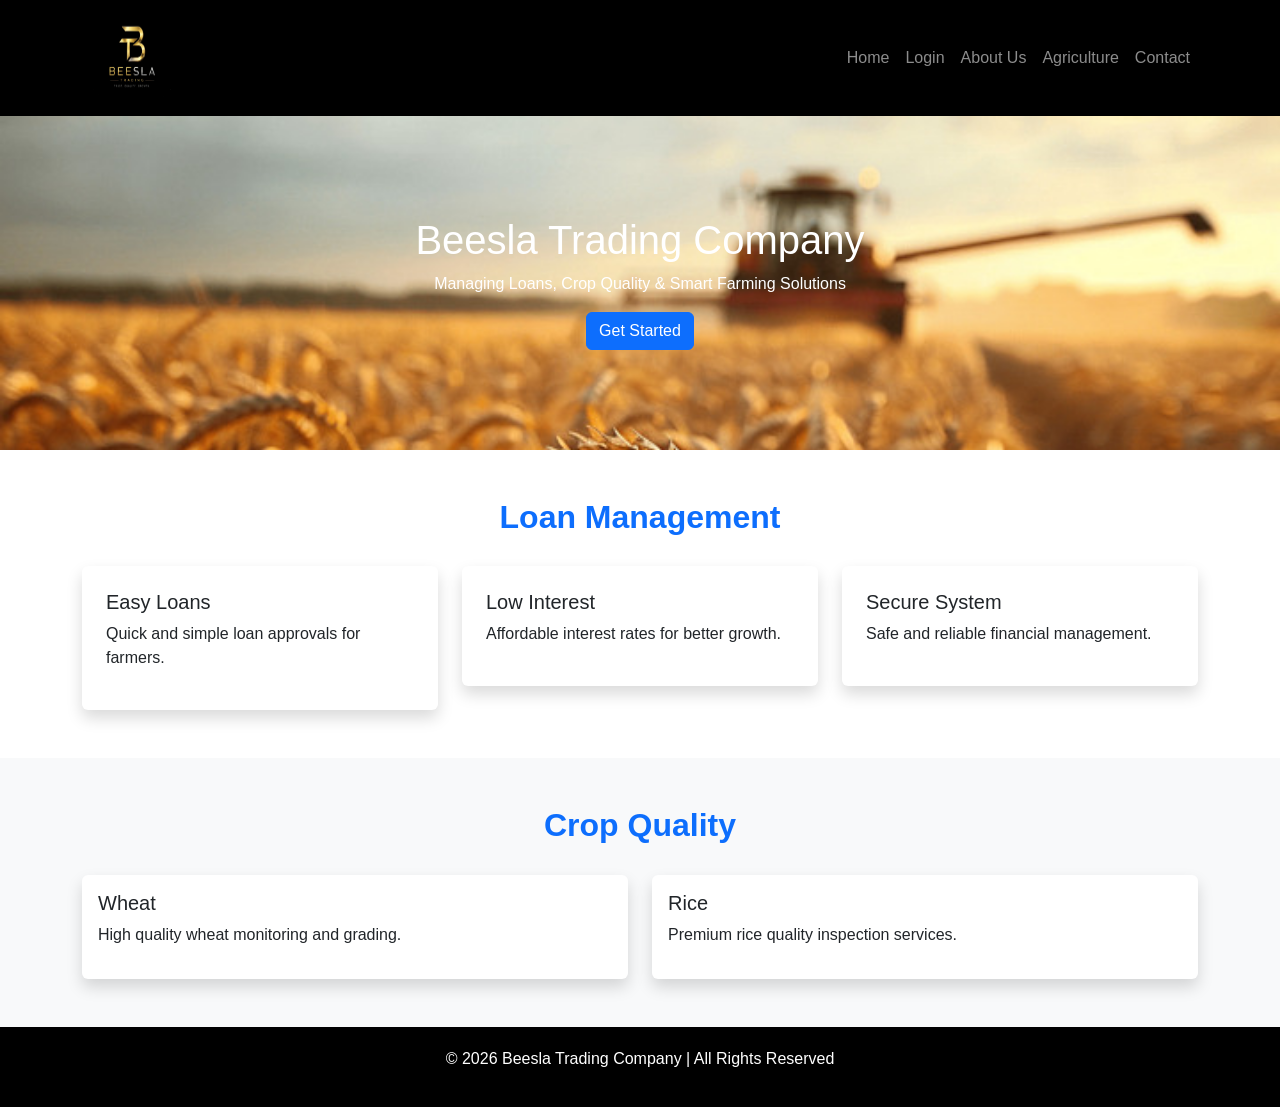
==== index.html @ 98283cc5 "Rename web.html to index.html" ====
<!DOCTYPE html>
<html lang="en">

<head>
    <meta charset="UTF-8">
    <meta name="viewport" content="width=device-width, initial-scale=1.0">
    <title>Beesla Trading Company</title>

    <!-- Bootstrap 5 -->
    <link href="https://cdn.jsdelivr.net/npm/bootstrap@5.3.0/dist/css/bootstrap.min.css" rel="stylesheet">

    <style>
        body {
            font-family: 'Poppins', sans-serif;
        }

        /* Navbar */
        .navbar {
            background-color: #000;
        }

        .navbar-brand {
            color: #0d6efd !important;
            font-weight: bold;
        }

        /* Hero Section */
        .hero {
            background-image: url(/image/hero\ background.jpg);
            color: white;
            padding: 100px 0;
            text-align: center;
            background-repeat: no-repeat;
            background-size: cover;
        }

        /* Section Titles */
        .section-title {
            font-weight: bold;
            color: #0d6efd;
            margin-bottom: 30px;
        }

        /* Cards */
        .card {
            border: none;
            transition: 0.3s;
        }

        .card:hover {
            transform: translateY(-10px);
        }

        /* Agriculture Section */
        .agri {
            background-color: #f8f9fa;
        }

        /* Footer */
        footer {
            background: #000;
            color: white;
            padding: 20px;
            text-align: center;
        }
        img {
            height: 100px;
            width: 100px;
        }

        .box {
    
    position: absolute;
    width: 100px;
    height: 100px;
    border-radius: 50%;
   
    animation-name: Rotate;
    animation-duration: 15s;
    animation-iteration-count: infinite;
    animation-timing-function: linear;
    overflow: hidden;
    

}

@keyframes Rotate {
    0% {
        transform: rotatey(0deg);
    }
        
    100% {
        transform: rotatey(360deg);
    }
}
@keyframes Rotate {
    0% {
        transform: rotateY(0deg);
    }

    25% {
        transform: rotateY(0deg);
    }

    30% {
        transform: rotateY(90deg);
    }

    70% {
        transform: rotateY(90deg);
    }

    75% {
        transform: rotateY(0deg);
    }

    100% {
        transform: rotateY(0deg);
    }
}


.box2 {
    width: 100px;
    height: 100px;
    animation-name: Rotate1;
    animation-duration: 15s;
    animation-iteration-count: infinite;
    animation-timing-function: linear;
    animation-fill-mode: backwards;
    animation-direction: reverse;
    overflow: hidden;
     border-radius: 50%;
   


}

@keyframes Rotate1 {
    0% {
        transform: rotatey(0deg);
    }
    100% {
         transform: rotatey(360deg);
    }
}
@keyframes Rotate1 {
    0% {
        transform: rotateY(90deg);
    }

    30% {
        transform: rotateY(90deg);
    }

    35% {
        transform: rotateY(0deg);
    }

    65% {
        transform: rotateY(0deg);
    }

    70% {
        transform: rotateY(90deg);
    }

    100% {
        transform: rotateY(90deg);
    }
}
    </style>

</head>

<body>

    <!-- Navbar -->
    <nav class="navbar navbar-expand-lg navbar-dark">
        <div class="container">
            <div class="box">
                <img src="../image/bt logo.jpeg" alt="">
            </div>
            <div class="box2">
                <img src="/image/farmlogo.jpg" alt="">
            </div>
            <button class="navbar-toggler" data-bs-toggle="collapse" data-bs-target="#menu">
                <span class="navbar-toggler-icon"></span>
            </button>

            <div class="collapse navbar-collapse" id="menu">
                <ul class="navbar-nav ms-auto">
                    <li class="nav-item"><a class="nav-link" href="#">Home</a></li>
                    <li class="nav-item"><a class="nav-link" href="./Login.html">Login</a></li>
                    <li class="nav-item"><a class="nav-link" href="./aboutUs.html">About Us</a></li>
                    <li class="nav-item"><a class="nav-link" href="./agriculture.html">Agriculture</a></li>
                    <li class="nav-item"><a class="nav-link" href="./contact.html">Contact</a></li>
                </ul>
            </div>
        </div>
    </nav>

    <!-- Hero -->
    <section class="hero">
        <div class="container">
            <h1>Beesla Trading Company</h1>
            <p>Managing Loans, Crop Quality & Smart Farming Solutions</p>
            <button class="btn btn-primary">Get Started</button>
        </div>
    </section>

    <!-- Loans Section -->
    <section id="loans" class="container py-5">
        <h2 class="section-title text-center">Loan Management</h2>
        <div class="row">
            <div class="col-md-4">
                <div class="card p-4 shadow">
                    <h5>Easy Loans</h5>
                    <p>Quick and simple loan approvals for farmers.</p>
                </div>
            </div>
            <div class="col-md-4">
                <div class="card p-4 shadow">
                    <h5>Low Interest</h5>
                    <p>Affordable interest rates for better growth.</p>
                </div>
            </div>
            <div class="col-md-4">
                <div class="card p-4 shadow">
                    <h5>Secure System</h5>
                    <p>Safe and reliable financial management.</p>
                </div>
            </div>
        </div>
    </section>

    <!-- Crops Section -->
    <section id="crops" class="bg-light py-5">
        <div class="container">
            <h2 class="section-title text-center">Crop Quality</h2>
            <div class="row">
                <div class="col-md-6">
                    <div class="card p-3 shadow">
                        <h5>Wheat</h5>
                        <p>High quality wheat monitoring and grading.</p>
                    </div>
                </div>
                <div class="col-md-6">
                    <div class="card p-3 shadow">
                        <h5>Rice</h5>
                        <p>Premium rice quality inspection services.</p>
                    </div>
                </div>
                <!-- <div class="col-md-4">
                    <div class="card p-3 shadow">
                        <h5>Sugarcane</h5>
                        <p>Efficient sugarcane production tracking.</p>
                    </div>
                </div> -->
            </div>
        </div>
    </section>

   

    <!-- Gallery
    <section class="container py-5">
        <h2 class="section-title text-center">Gallery</h2>
        <div class="row">
            <div class="col-md-4"><img src="https://via.placeholder.com/300" class="img-fluid rounded"></div>
            <div class="col-md-4"><img src="" class="img-fluid rounded"></div>
            <div class="col-md-4"><img src="https://via.placeholder.com/300" class="img-fluid rounded"></div>
        </div>
    </section> -->

    <!-- Contact
    <section id="contact" class="bg-light py-5">
        <div class="container">
            <h2 class="section-title text-center">Contact Us</h2>
            <form class="w-50 mx-auto">
                <input type="text" class="form-control mb-3" placeholder="Your Name">
                <input type="email" class="form-control mb-3" placeholder="Your Email">
                <textarea class="form-control mb-3" placeholder="Message"></textarea>
                <button class="btn btn-primary w-100">Send Message</button>
            </form>
        </div>
    </section> -->

    <!-- Footer -->
    <footer>
        <p>© 2026 Beesla Trading Company | All Rights Reserved</p>
    </footer>

    <script src="https://cdn.jsdelivr.net/npm/bootstrap@5.3.0/dist/js/bootstrap.bundle.min.js"></script>
</body>

</html>
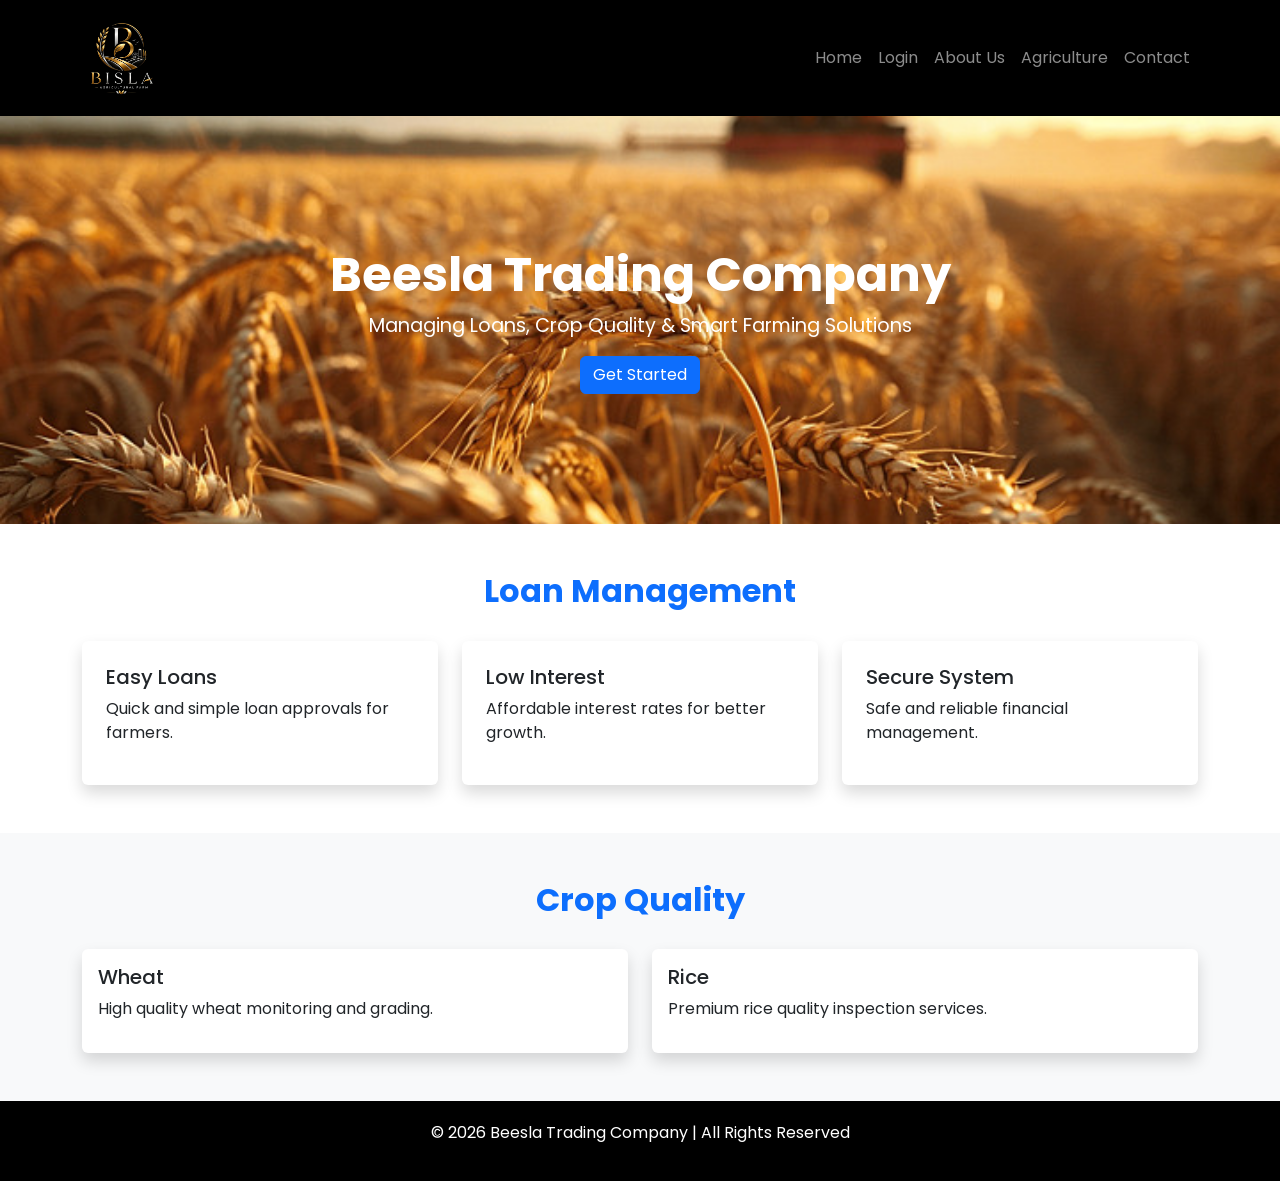
==== commit 3bf9dc37: "Add files via upload" ====
--- a/index.html
+++ b/index.html
@@ -10,13 +10,24 @@
     <link href="https://cdn.jsdelivr.net/npm/bootstrap@5.3.0/dist/css/bootstrap.min.css" rel="stylesheet">
 
     <style>
+        /* Import Google Font */
+        @import url('https://fonts.googleapis.com/css2?family=Poppins:wght@400;600;700&display=swap');
+
+        * {
+            box-sizing: border-box;
+        }
+
         body {
             font-family: 'Poppins', sans-serif;
-        }
-
-        /* Navbar */
+            margin: 0;
+        }
+
+        /* ── Navbar ── */
         .navbar {
             background-color: #000;
+            min-height: 80px;
+            padding-top: 8px;
+            padding-bottom: 8px;
         }
 
         .navbar-brand {
@@ -24,151 +35,158 @@
             font-weight: bold;
         }
 
-        /* Hero Section */
+        /* Logo pair wrapper */
+        .logo-wrapper {
+            display: flex;
+            align-items: center;
+            gap: 10px;
+            flex-shrink: 0;
+        }
+
+        /* Scoped logo images */
+        .box img,
+        .box2 img {
+            height: 100%;
+            width: 100%;
+            object-fit: cover;
+            display: block;
+        }
+
+        .box {
+            width: 80px;
+            height: 90px;
+            border-radius: 50%;
+            animation-name: Rotate;
+            animation-duration: 15s;
+            animation-iteration-count: infinite;
+            animation-timing-function: linear;
+            overflow: hidden;
+            flex-shrink: 0;
+        }
+
+        @keyframes Rotate {
+            0%   { transform: rotateY(0deg); }
+            25%  { transform: rotateY(0deg); }
+            30%  { transform: rotateY(90deg); }
+            70%  { transform: rotateY(90deg); }
+            75%  { transform: rotateY(0deg); }
+            100% { transform: rotateY(0deg); }
+        }
+
+        .box2 {
+            position: absolute;
+            width: 80px;
+            height: 80px;
+            border-radius: 50%;
+            animation-name: Rotate1;
+            animation-duration: 15s;
+            animation-iteration-count: infinite;
+            animation-timing-function: linear;
+            animation-fill-mode: backwards;
+            animation-direction: reverse;
+            overflow: hidden;
+            flex-shrink: 0;
+        }
+
+        @keyframes Rotate1 {
+            0%   { transform: rotateY(90deg); }
+            30%  { transform: rotateY(90deg); }
+            35%  { transform: rotateY(0deg); }
+            65%  { transform: rotateY(0deg); }
+            70%  { transform: rotateY(90deg); }
+            100% { transform: rotateY(90deg); }
+        }
+
+        /* ── Hero Section ── */
         .hero {
-            background-image: url(/image/hero\ background.jpg);
+            background-image: url(./image/hero\ background.jpg);
             color: white;
-            padding: 100px 0;
+            padding: clamp(60px, 12vw, 130px) 0;
             text-align: center;
             background-repeat: no-repeat;
             background-size: cover;
-        }
-
-        /* Section Titles */
+            background-position: center;
+        }
+
+        .hero h1 {
+            font-size: clamp(1.6rem, 5vw, 3rem);
+            font-weight: 700;
+        }
+
+        .hero p {
+            font-size: clamp(0.9rem, 2.5vw, 1.2rem);
+        }
+
+        /* ── Section Titles ── */
         .section-title {
             font-weight: bold;
             color: #0d6efd;
             margin-bottom: 30px;
         }
 
-        /* Cards */
+        /* ── Cards ── */
         .card {
             border: none;
-            transition: 0.3s;
+            transition: transform 0.3s;
         }
 
         .card:hover {
-            transform: translateY(-10px);
-        }
-
-        /* Agriculture Section */
+            transform: translateY(-8px);
+        }
+
+        /* ── Agriculture Section ── */
         .agri {
             background-color: #f8f9fa;
         }
 
-        /* Footer */
+        /* ── Footer ── */
         footer {
             background: #000;
             color: white;
             padding: 20px;
             text-align: center;
         }
-        img {
-            height: 100px;
-            width: 100px;
-        }
-
-        .box {
-    
-    position: absolute;
-    width: 100px;
-    height: 100px;
-    border-radius: 50%;
-   
-    animation-name: Rotate;
-    animation-duration: 15s;
-    animation-iteration-count: infinite;
-    animation-timing-function: linear;
-    overflow: hidden;
-    
-
-}
-
-@keyframes Rotate {
-    0% {
-        transform: rotatey(0deg);
-    }
-        
-    100% {
-        transform: rotatey(360deg);
-    }
-}
-@keyframes Rotate {
-    0% {
-        transform: rotateY(0deg);
-    }
-
-    25% {
-        transform: rotateY(0deg);
-    }
-
-    30% {
-        transform: rotateY(90deg);
-    }
-
-    70% {
-        transform: rotateY(90deg);
-    }
-
-    75% {
-        transform: rotateY(0deg);
-    }
-
-    100% {
-        transform: rotateY(0deg);
-    }
-}
-
-
-.box2 {
-    width: 100px;
-    height: 100px;
-    animation-name: Rotate1;
-    animation-duration: 15s;
-    animation-iteration-count: infinite;
-    animation-timing-function: linear;
-    animation-fill-mode: backwards;
-    animation-direction: reverse;
-    overflow: hidden;
-     border-radius: 50%;
-   
-
-
-}
-
-@keyframes Rotate1 {
-    0% {
-        transform: rotatey(0deg);
-    }
-    100% {
-         transform: rotatey(360deg);
-    }
-}
-@keyframes Rotate1 {
-    0% {
-        transform: rotateY(90deg);
-    }
-
-    30% {
-        transform: rotateY(90deg);
-    }
-
-    35% {
-        transform: rotateY(0deg);
-    }
-
-    65% {
-        transform: rotateY(0deg);
-    }
-
-    70% {
-        transform: rotateY(90deg);
-    }
-
-    100% {
-        transform: rotateY(90deg);
-    }
-}
+
+        /* ── Tablet (≤ 991px) ── */
+        @media (max-width: 991px) {
+            .box,
+            .box2 {
+                width: 55px;
+                height: 55px;
+            }
+        }
+
+        /* ── Mobile (≤ 767px) ── */
+        @media (max-width: 767px) {
+            .box,
+            .box2 {
+                width: 45px;
+                height: 45px;
+            }
+
+            .hero {
+                padding: 60px 15px;
+            }
+
+            /* Stack loan/crop cards vertically with spacing */
+            #loans .col-md-4,
+            #crops .col-md-6 {
+                margin-bottom: 16px;
+            }
+        }
+
+        /* ── Extra Small (≤ 400px) ── */
+        @media (max-width: 400px) {
+            .box,
+            .box2 {
+                width: 38px;
+                height: 38px;
+            }
+
+            .hero {
+                padding: 50px 10px;
+            }
+        }
     </style>
 
 </head>
@@ -178,19 +196,23 @@
     <!-- Navbar -->
     <nav class="navbar navbar-expand-lg navbar-dark">
         <div class="container">
-            <div class="box">
-                <img src="../image/bt logo.jpeg" alt="">
-            </div>
-            <div class="box2">
-                <img src="/image/farmlogo.jpg" alt="">
-            </div>
-            <button class="navbar-toggler" data-bs-toggle="collapse" data-bs-target="#menu">
+            <!-- Logo pair -->
+            <div class="logo-wrapper navbar-brand">
+                <div class="box">
+                    <img src="./image/beesla t logo.jpeg" alt="Beesla Logo">
+                </div>
+                <div class="box2">
+                    <img src="./image/farmlogo.jpg" alt="Farm Logo">
+                </div>
+            </div>
+
+            <button class="navbar-toggler" data-bs-toggle="collapse" data-bs-target="#menu" aria-controls="menu" aria-expanded="false" aria-label="Toggle navigation">
                 <span class="navbar-toggler-icon"></span>
             </button>
 
             <div class="collapse navbar-collapse" id="menu">
                 <ul class="navbar-nav ms-auto">
-                    <li class="nav-item"><a class="nav-link" href="#">Home</a></li>
+                    <li class="nav-item"><a class="nav-link" href="./index.html">Home</a></li>
                     <li class="nav-item"><a class="nav-link" href="./Login.html">Login</a></li>
                     <li class="nav-item"><a class="nav-link" href="./aboutUs.html">About Us</a></li>
                     <li class="nav-item"><a class="nav-link" href="./agriculture.html">Agriculture</a></li>
@@ -205,7 +227,8 @@
         <div class="container">
             <h1>Beesla Trading Company</h1>
             <p>Managing Loans, Crop Quality & Smart Farming Solutions</p>
-            <button class="btn btn-primary">Get Started</button>
+             <a href="./contact.html"><button class="btn btn-primary">
+               Get Started</button></a>
         </div>
     </section>
 
@@ -294,4 +317,4 @@
     <script src="https://cdn.jsdelivr.net/npm/bootstrap@5.3.0/dist/js/bootstrap.bundle.min.js"></script>
 </body>
 
-</html>
+</html>
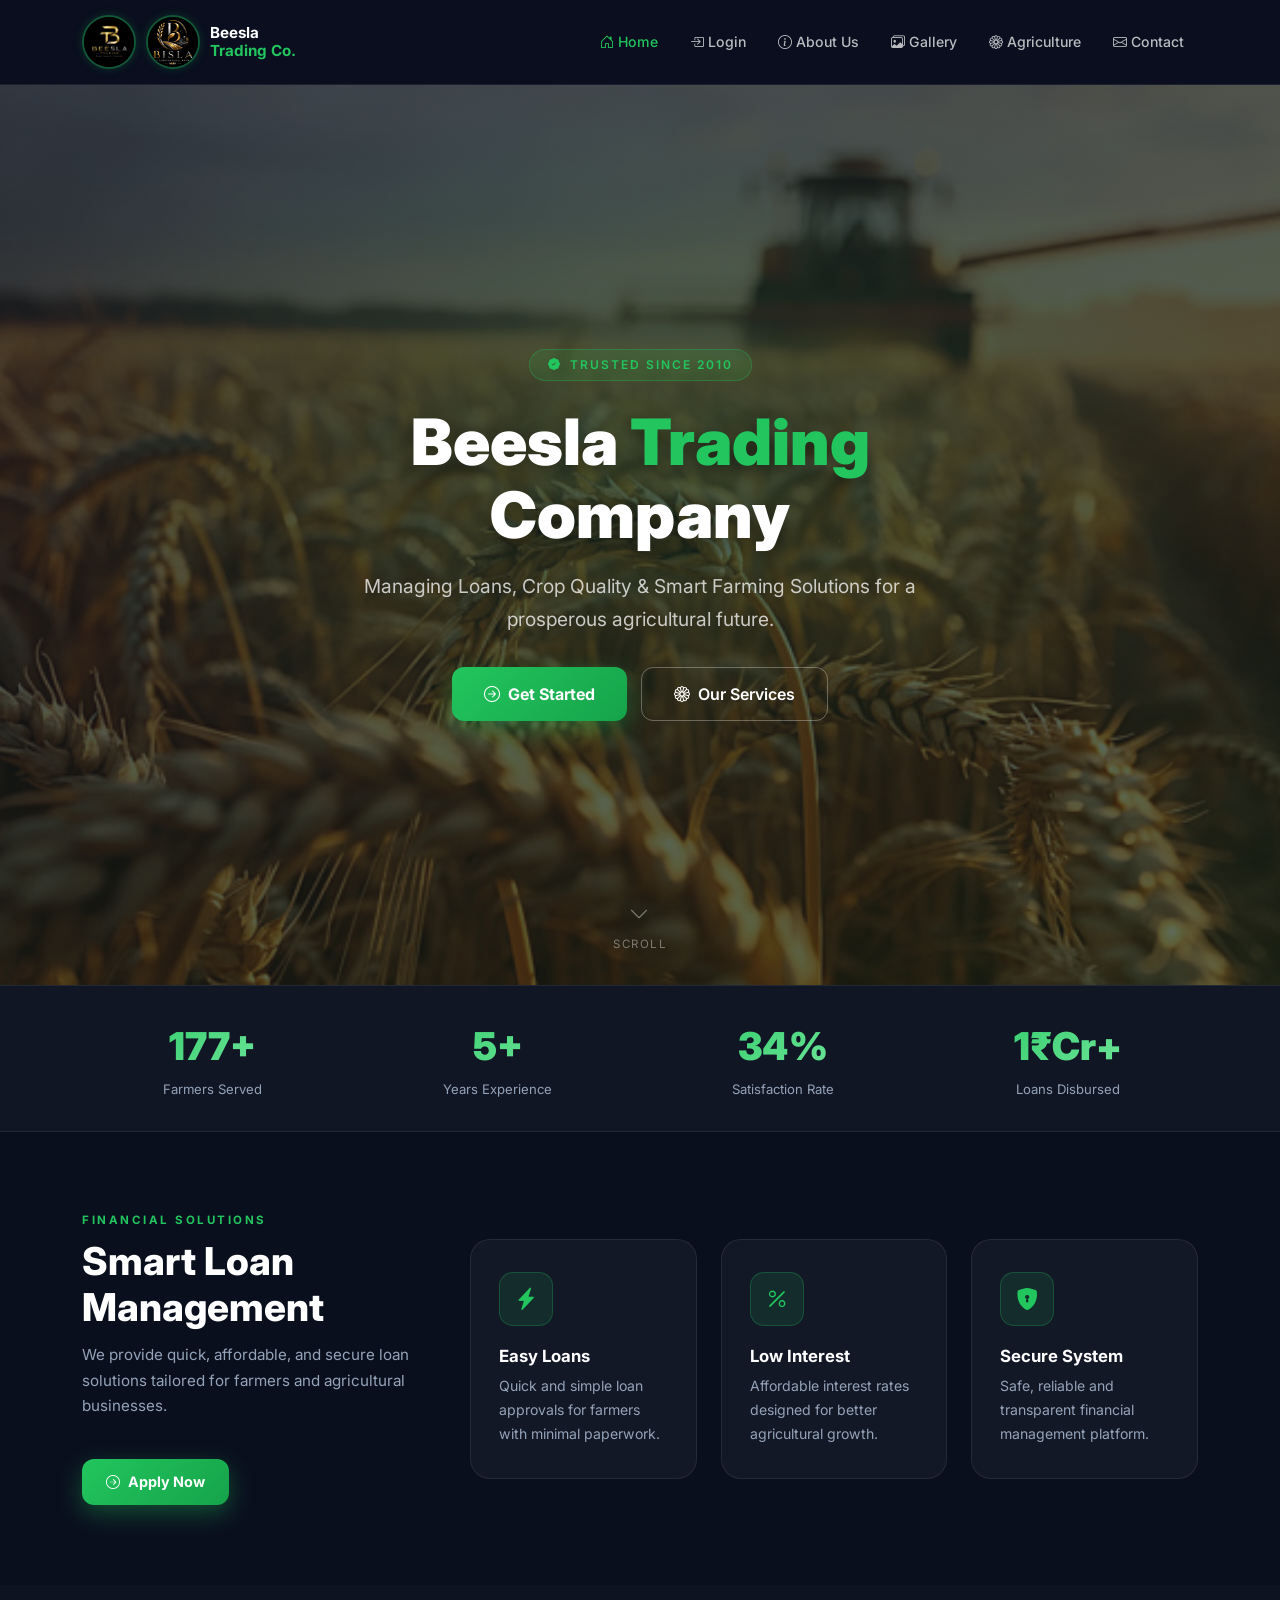
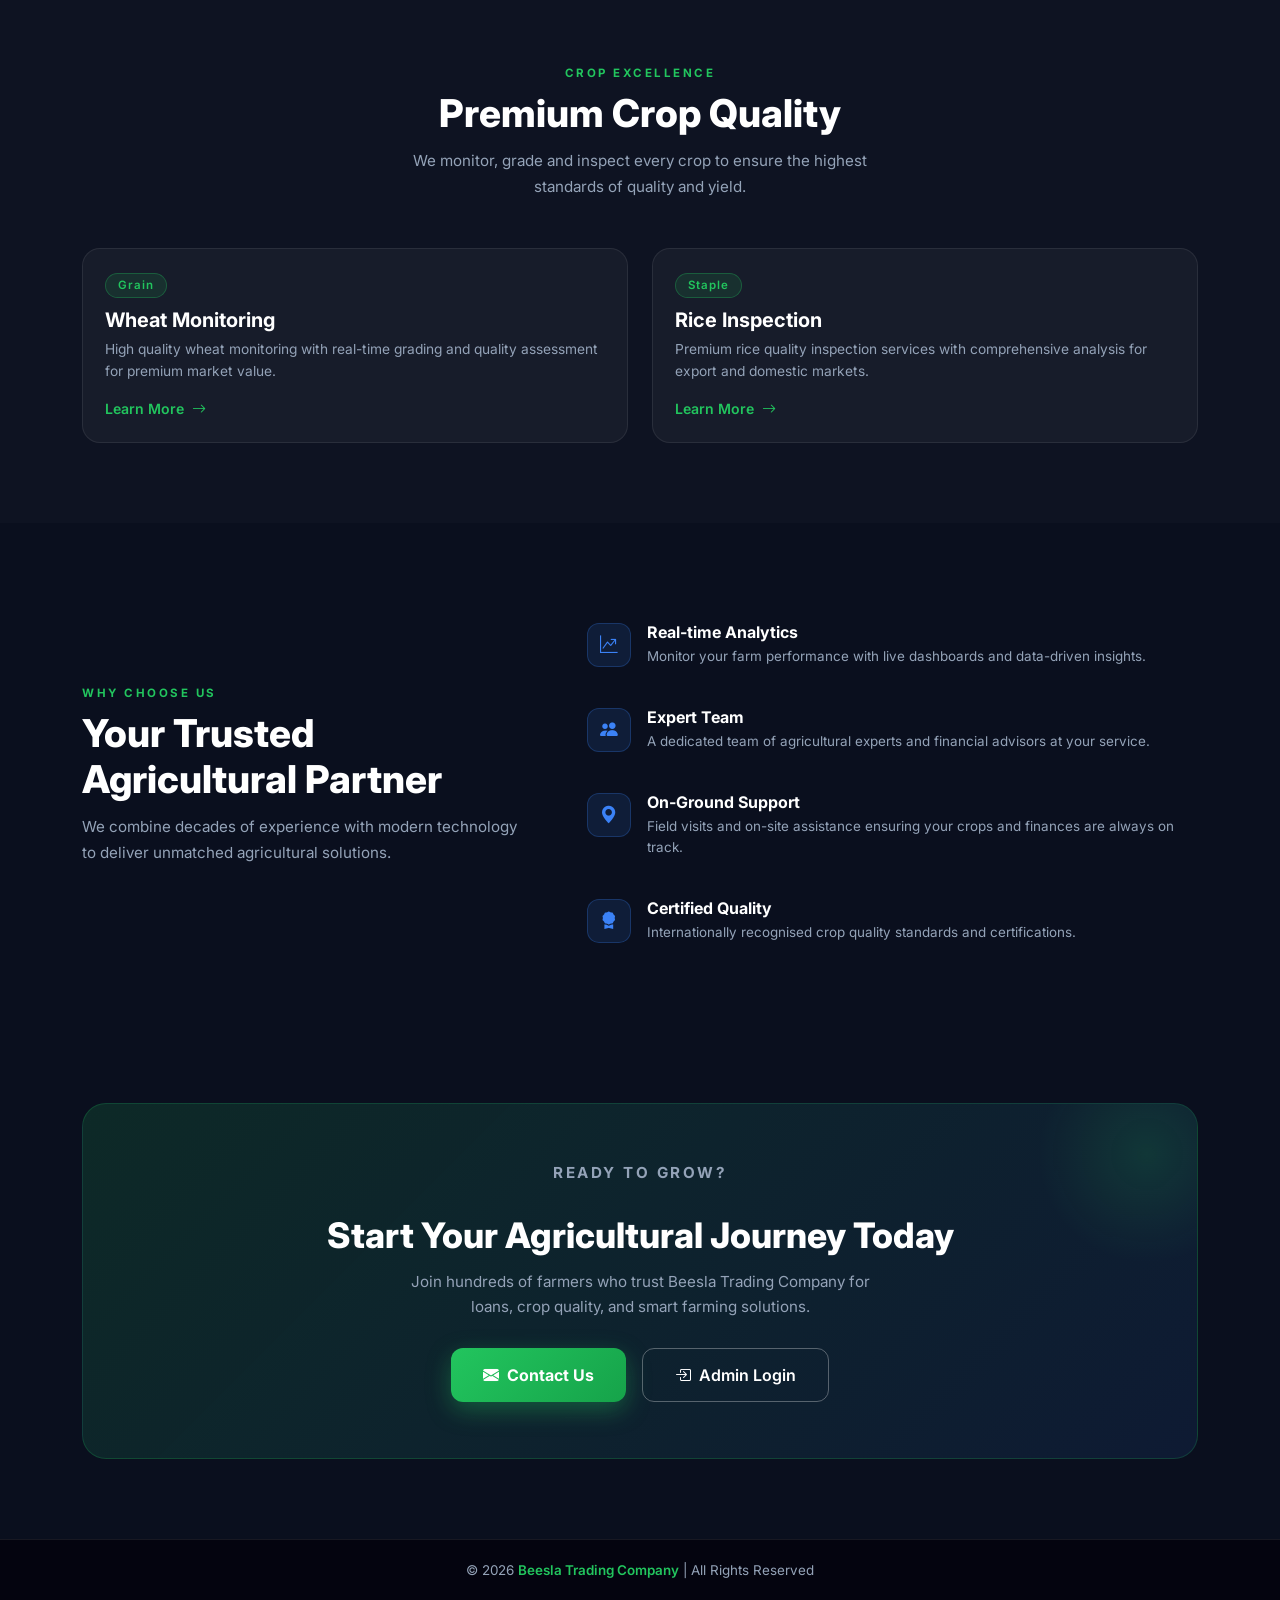
==== commit d5abf250: "Add files via upload" ====
--- a/index.html
+++ b/index.html
@@ -1,320 +1,510 @@
-<!DOCTYPE html>
-<html lang="en">
-
-<head>
-    <meta charset="UTF-8">
-    <meta name="viewport" content="width=device-width, initial-scale=1.0">
-    <title>Beesla Trading Company</title>
-
-    <!-- Bootstrap 5 -->
-    <link href="https://cdn.jsdelivr.net/npm/bootstrap@5.3.0/dist/css/bootstrap.min.css" rel="stylesheet">
-
-    <style>
-        /* Import Google Font */
-        @import url('https://fonts.googleapis.com/css2?family=Poppins:wght@400;600;700&display=swap');
-
-        * {
-            box-sizing: border-box;
-        }
-
-        body {
-            font-family: 'Poppins', sans-serif;
-            margin: 0;
-        }
-
-        /* ── Navbar ── */
-        .navbar {
-            background-color: #000;
-            min-height: 80px;
-            padding-top: 8px;
-            padding-bottom: 8px;
-        }
-
-        .navbar-brand {
-            color: #0d6efd !important;
-            font-weight: bold;
-        }
-
-        /* Logo pair wrapper */
-        .logo-wrapper {
-            display: flex;
-            align-items: center;
-            gap: 10px;
-            flex-shrink: 0;
-        }
-
-        /* Scoped logo images */
-        .box img,
-        .box2 img {
-            height: 100%;
-            width: 100%;
-            object-fit: cover;
-            display: block;
-        }
-
-        .box {
-            width: 80px;
-            height: 90px;
-            border-radius: 50%;
-            animation-name: Rotate;
-            animation-duration: 15s;
-            animation-iteration-count: infinite;
-            animation-timing-function: linear;
-            overflow: hidden;
-            flex-shrink: 0;
-        }
-
-        @keyframes Rotate {
-            0%   { transform: rotateY(0deg); }
-            25%  { transform: rotateY(0deg); }
-            30%  { transform: rotateY(90deg); }
-            70%  { transform: rotateY(90deg); }
-            75%  { transform: rotateY(0deg); }
-            100% { transform: rotateY(0deg); }
-        }
-
-        .box2 {
-            position: absolute;
-            width: 80px;
-            height: 80px;
-            border-radius: 50%;
-            animation-name: Rotate1;
-            animation-duration: 15s;
-            animation-iteration-count: infinite;
-            animation-timing-function: linear;
-            animation-fill-mode: backwards;
-            animation-direction: reverse;
-            overflow: hidden;
-            flex-shrink: 0;
-        }
-
-        @keyframes Rotate1 {
-            0%   { transform: rotateY(90deg); }
-            30%  { transform: rotateY(90deg); }
-            35%  { transform: rotateY(0deg); }
-            65%  { transform: rotateY(0deg); }
-            70%  { transform: rotateY(90deg); }
-            100% { transform: rotateY(90deg); }
-        }
-
-        /* ── Hero Section ── */
-        .hero {
-            background-image: url(./image/hero\ background.jpg);
-            color: white;
-            padding: clamp(60px, 12vw, 130px) 0;
-            text-align: center;
-            background-repeat: no-repeat;
-            background-size: cover;
-            background-position: center;
-        }
-
-        .hero h1 {
-            font-size: clamp(1.6rem, 5vw, 3rem);
-            font-weight: 700;
-        }
-
-        .hero p {
-            font-size: clamp(0.9rem, 2.5vw, 1.2rem);
-        }
-
-        /* ── Section Titles ── */
-        .section-title {
-            font-weight: bold;
-            color: #0d6efd;
-            margin-bottom: 30px;
-        }
-
-        /* ── Cards ── */
-        .card {
-            border: none;
-            transition: transform 0.3s;
-        }
-
-        .card:hover {
-            transform: translateY(-8px);
-        }
-
-        /* ── Agriculture Section ── */
-        .agri {
-            background-color: #f8f9fa;
-        }
-
-        /* ── Footer ── */
-        footer {
-            background: #000;
-            color: white;
-            padding: 20px;
-            text-align: center;
-        }
-
-        /* ── Tablet (≤ 991px) ── */
-        @media (max-width: 991px) {
-            .box,
-            .box2 {
-                width: 55px;
-                height: 55px;
-            }
-        }
-
-        /* ── Mobile (≤ 767px) ── */
-        @media (max-width: 767px) {
-            .box,
-            .box2 {
-                width: 45px;
-                height: 45px;
-            }
-
-            .hero {
-                padding: 60px 15px;
-            }
-
-            /* Stack loan/crop cards vertically with spacing */
-            #loans .col-md-4,
-            #crops .col-md-6 {
-                margin-bottom: 16px;
-            }
-        }
-
-        /* ── Extra Small (≤ 400px) ── */
-        @media (max-width: 400px) {
-            .box,
-            .box2 {
-                width: 38px;
-                height: 38px;
-            }
-
-            .hero {
-                padding: 50px 10px;
-            }
-        }
-    </style>
-
-</head>
-
-<body>
-
-    <!-- Navbar -->
-    <nav class="navbar navbar-expand-lg navbar-dark">
-        <div class="container">
-            <!-- Logo pair -->
-            <div class="logo-wrapper navbar-brand">
-                <div class="box">
-                    <img src="./image/beesla t logo.jpeg" alt="Beesla Logo">
-                </div>
-                <div class="box2">
-                    <img src="./image/farmlogo.jpg" alt="Farm Logo">
-                </div>
-            </div>
-
-            <button class="navbar-toggler" data-bs-toggle="collapse" data-bs-target="#menu" aria-controls="menu" aria-expanded="false" aria-label="Toggle navigation">
-                <span class="navbar-toggler-icon"></span>
-            </button>
-
-            <div class="collapse navbar-collapse" id="menu">
-                <ul class="navbar-nav ms-auto">
-                    <li class="nav-item"><a class="nav-link" href="./index.html">Home</a></li>
-                    <li class="nav-item"><a class="nav-link" href="./Login.html">Login</a></li>
-                    <li class="nav-item"><a class="nav-link" href="./aboutUs.html">About Us</a></li>
-                    <li class="nav-item"><a class="nav-link" href="./agriculture.html">Agriculture</a></li>
-                    <li class="nav-item"><a class="nav-link" href="./contact.html">Contact</a></li>
-                </ul>
-            </div>
-        </div>
-    </nav>
-
-    <!-- Hero -->
-    <section class="hero">
-        <div class="container">
-            <h1>Beesla Trading Company</h1>
-            <p>Managing Loans, Crop Quality & Smart Farming Solutions</p>
-             <a href="./contact.html"><button class="btn btn-primary">
-               Get Started</button></a>
-        </div>
-    </section>
-
-    <!-- Loans Section -->
-    <section id="loans" class="container py-5">
-        <h2 class="section-title text-center">Loan Management</h2>
-        <div class="row">
-            <div class="col-md-4">
-                <div class="card p-4 shadow">
-                    <h5>Easy Loans</h5>
-                    <p>Quick and simple loan approvals for farmers.</p>
-                </div>
-            </div>
-            <div class="col-md-4">
-                <div class="card p-4 shadow">
-                    <h5>Low Interest</h5>
-                    <p>Affordable interest rates for better growth.</p>
-                </div>
-            </div>
-            <div class="col-md-4">
-                <div class="card p-4 shadow">
-                    <h5>Secure System</h5>
-                    <p>Safe and reliable financial management.</p>
-                </div>
-            </div>
-        </div>
-    </section>
-
-    <!-- Crops Section -->
-    <section id="crops" class="bg-light py-5">
-        <div class="container">
-            <h2 class="section-title text-center">Crop Quality</h2>
-            <div class="row">
-                <div class="col-md-6">
-                    <div class="card p-3 shadow">
-                        <h5>Wheat</h5>
-                        <p>High quality wheat monitoring and grading.</p>
-                    </div>
-                </div>
-                <div class="col-md-6">
-                    <div class="card p-3 shadow">
-                        <h5>Rice</h5>
-                        <p>Premium rice quality inspection services.</p>
-                    </div>
-                </div>
-                <!-- <div class="col-md-4">
-                    <div class="card p-3 shadow">
-                        <h5>Sugarcane</h5>
-                        <p>Efficient sugarcane production tracking.</p>
-                    </div>
-                </div> -->
-            </div>
-        </div>
-    </section>
-
-   
-
-    <!-- Gallery
-    <section class="container py-5">
-        <h2 class="section-title text-center">Gallery</h2>
-        <div class="row">
-            <div class="col-md-4"><img src="https://via.placeholder.com/300" class="img-fluid rounded"></div>
-            <div class="col-md-4"><img src="" class="img-fluid rounded"></div>
-            <div class="col-md-4"><img src="https://via.placeholder.com/300" class="img-fluid rounded"></div>
-        </div>
-    </section> -->
-
-    <!-- Contact
-    <section id="contact" class="bg-light py-5">
-        <div class="container">
-            <h2 class="section-title text-center">Contact Us</h2>
-            <form class="w-50 mx-auto">
-                <input type="text" class="form-control mb-3" placeholder="Your Name">
-                <input type="email" class="form-control mb-3" placeholder="Your Email">
-                <textarea class="form-control mb-3" placeholder="Message"></textarea>
-                <button class="btn btn-primary w-100">Send Message</button>
-            </form>
-        </div>
-    </section> -->
-
-    <!-- Footer -->
-    <footer>
-        <p>© 2026 Beesla Trading Company | All Rights Reserved</p>
-    </footer>
-
-    <script src="https://cdn.jsdelivr.net/npm/bootstrap@5.3.0/dist/js/bootstrap.bundle.min.js"></script>
-</body>
-
+<!DOCTYPE html>
+<html lang="en">
+<head>
+    <meta charset="UTF-8">
+    <meta name="viewport" content="width=device-width, initial-scale=1.0">
+    <title>Beesla Trading Company – Smart Agricultural Solutions</title>
+    <meta name="description" content="Beesla Trading Company – Managing Loans, Crop Quality & Smart Farming Solutions since 2010.">
+    <link href="https://cdn.jsdelivr.net/npm/bootstrap@5.3.0/dist/css/bootstrap.min.css" rel="stylesheet">
+    <link href="https://fonts.googleapis.com/css2?family=Inter:wght@300;400;500;600;700;800;900&display=swap" rel="stylesheet">
+    <link href="https://cdn.jsdelivr.net/npm/bootstrap-icons@1.11.3/font/bootstrap-icons.min.css" rel="stylesheet">
+    <link rel="stylesheet" href="./animations.css">
+    <style>
+        :root {
+            --green:   #22c55e;
+            --green2:  #16a34a;
+            --blue:    #3b82f6;
+            --dark:    #0a0f1e;
+            --card-bg: rgba(255,255,255,0.04);
+            --border:  rgba(255,255,255,0.08);
+            --muted:   #94a3b8;
+        }
+        *, *::before, *::after { box-sizing: border-box; margin: 0; padding: 0; }
+
+        body {
+            font-family: 'Inter', sans-serif;
+            background: var(--dark);
+            color: #e2e8f0;
+            overflow-x: hidden;
+        }
+
+        /* ── Navbar ── */
+        .navbar {
+            background: rgba(10,15,30,0.9);
+            backdrop-filter: blur(14px);
+            border-bottom: 1px solid var(--border);
+            padding: 10px 0;
+            position: sticky;
+            top: 0;
+            z-index: 1000;
+            transition: background 0.3s;
+        }
+        .logo-wrapper { display:flex; align-items:center; gap:10px; flex-shrink:0; }
+        .box, .box2 {
+            border-radius:50%; overflow:hidden; flex-shrink:0;
+            border: 2px solid rgba(34,197,94,0.4);
+            box-shadow: 0 0 10px rgba(34,197,94,0.2);
+            width:54px; height:54px;
+        }
+        .box  { animation: Rotate  15s linear infinite; }
+        .box2 { animation: Rotate1 15s linear infinite backwards; animation-direction:reverse; }
+        .box img, .box2 img { width:100%; height:100%; object-fit:cover; display:block; }
+        @keyframes Rotate  { 0%,25%{transform:rotateY(0deg)} 30%,70%{transform:rotateY(90deg)} 75%,100%{transform:rotateY(0deg)} }
+        @keyframes Rotate1 { 0%,30%{transform:rotateY(90deg)} 35%,65%{transform:rotateY(0deg)} 70%,100%{transform:rotateY(90deg)} }
+
+        .brand-text {     font-size:.95rem; font-weight:700; color:#fff; line-height:1.2; }
+        .brand-text span { color:var(--green); }
+        .nav-link { color:rgba(255,255,255,0.72) !important; font-size:.88rem; font-weight:500; padding:6px 14px !important; border-radius:8px; transition:color .2s, background .2s; }
+        .nav-link:hover { color:#fff !important; background:rgba(34,197,94,0.12); }
+        .nav-link.active-page { color:var(--green) !important; }
+        .navbar-toggler { border-color:rgba(255,255,255,0.2); }
+        .navbar-toggler:focus { box-shadow:none; }
+
+        /* ── Hero ── */
+        .hero {
+            min-height: 100vh;
+            background: url(./image/hero\ background.jpg) center/cover no-repeat;
+            position: relative;
+            display: flex;
+            align-items: center;
+            text-align: center;
+        }
+        .hero::before {
+            content:'';
+            position:absolute; inset:0;
+            background: linear-gradient(160deg,rgba(10,15,30,0.75) 0%,rgba(10,30,20,0.65) 100%);
+        }
+        .hero::after {
+            content:'';
+            position:absolute; inset:0;
+            background: radial-gradient(ellipse 70% 60% at 50% 40%, rgba(34,197,94,0.12) 0%, transparent 70%);
+            pointer-events:none;
+        }
+        .hero-content { position:relative; z-index:2; padding:0 20px; }
+
+        .hero-badge {
+            display:inline-flex; align-items:center; gap:8px;
+            background:rgba(34,197,94,0.12);
+            border:1px solid rgba(34,197,94,0.3);
+            border-radius:50px; padding:6px 18px;
+            font-size:.75rem; font-weight:600; letter-spacing:2px;
+            text-transform:uppercase; color:var(--green);
+            margin-bottom:24px;
+            animation: heroSlideUp .6s ease .1s both;
+        }
+        .hero h1 {
+            font-size:clamp(2rem,6vw,4rem);
+            font-weight:900; line-height:1.15;
+            color:#fff;
+            text-shadow:0 4px 20px rgba(0,0,0,0.4);
+            animation: heroSlideUp .7s ease .2s both;
+        }
+        .hero h1 span { color:var(--green); }
+        .hero p {
+            font-size:clamp(.95rem,2vw,1.2rem);
+            color:rgba(255,255,255,0.75);
+            max-width:560px; margin:18px auto 32px;
+            line-height:1.7;
+            animation: heroSlideUp .7s ease .35s both;
+        }
+        .hero-btns { display:flex; gap:14px; justify-content:center; flex-wrap:wrap; animation: heroSlideUp .7s ease .5s both; }
+
+        .btn-hero-primary {
+            background:linear-gradient(135deg,var(--green),var(--green2));
+            color:#fff; border:none; padding:14px 32px;
+            border-radius:12px; font-weight:700; font-size:1rem;
+            box-shadow:0 8px 24px rgba(34,197,94,0.35);
+            transition:transform .2s,box-shadow .2s;
+            text-decoration:none; display:inline-flex; align-items:center; gap:8px;
+        }
+        .btn-hero-primary:hover { transform:translateY(-3px); box-shadow:0 14px 32px rgba(34,197,94,0.5); color:#fff; }
+
+        .btn-hero-outline {
+            background:transparent;
+            color:#fff; border:1px solid rgba(255,255,255,0.3);
+            padding:14px 32px; border-radius:12px; font-weight:600; font-size:1rem;
+            transition:border-color .2s,background .2s,transform .2s;
+            text-decoration:none; display:inline-flex; align-items:center; gap:8px;
+        }
+        .btn-hero-outline:hover { border-color:var(--green); background:rgba(34,197,94,0.08); color:#fff; transform:translateY(-3px); }
+
+        /* Scroll indicator */
+        .scroll-hint {
+            position:absolute; bottom:32px; left:50%;
+            transform:translateX(-50%); z-index:2;
+            display:flex; flex-direction:column; align-items:center; gap:6px;
+            color:rgba(255,255,255,0.4); font-size:.72rem; letter-spacing:1.5px; text-transform:uppercase;
+            animation: bounce 2s ease-in-out infinite;
+        }
+        @keyframes bounce { 0%,100%{transform:translateX(-50%) translateY(0)} 50%{transform:translateX(-50%) translateY(8px)} }
+
+        /* ── Stats strip ── */
+        .stats-strip {
+            background:rgba(255,255,255,0.03);
+            border-top:1px solid var(--border);
+            border-bottom:1px solid var(--border);
+            padding:32px 0;
+        }
+        .stat-item { text-align:center; }
+        .stat-number {
+            font-size:clamp(1.6rem,4vw,2.4rem);
+            font-weight:900; color:#fff;
+            background:linear-gradient(135deg,var(--green),#86efac);
+            -webkit-background-clip:text; -webkit-text-fill-color:transparent;
+            background-clip:text;
+        }
+        .stat-label { font-size:.82rem; color:var(--muted); margin-top:4px; }
+
+        /* ── Sections ── */
+        section { padding:80px 0; }
+        .eyebrow {
+            font-size:.72rem; font-weight:700; letter-spacing:2.5px;
+            text-transform:uppercase; color:var(--green); margin-bottom:8px;
+        }
+        .sec-title {
+            font-size:clamp(1.6rem,4vw,2.4rem);
+            font-weight:800; color:#fff; margin-bottom:12px;
+        }
+        .sec-sub { font-size:.95rem; color:var(--muted); max-width:520px; line-height:1.7; }
+
+        /* ── Feature cards ── */
+        .feat-card {
+            background:var(--card-bg);
+            border:1px solid var(--border);
+            border-radius:20px;
+            padding:32px 28px;
+            height:100%;
+            transition:transform .3s,box-shadow .3s,border-color .3s;
+            position:relative; overflow:hidden;
+        }
+        .feat-card::before {
+            content:'';
+            position:absolute; top:0; left:0; right:0; height:2px;
+            background:linear-gradient(90deg,transparent,var(--green),transparent);
+            opacity:0; transition:opacity .3s;
+        }
+        .feat-card:hover { transform:translateY(-8px); box-shadow:0 24px 48px rgba(0,0,0,0.4); border-color:rgba(34,197,94,0.3); }
+        .feat-card:hover::before { opacity:1; }
+
+        .feat-icon {
+            width:54px; height:54px;
+            background:rgba(34,197,94,0.12);
+            border:1px solid rgba(34,197,94,0.25);
+            border-radius:14px;
+            display:flex; align-items:center; justify-content:center;
+            font-size:1.4rem; color:var(--green);
+            margin-bottom:20px;
+        }
+        .feat-card h5 { font-weight:700; color:#fff; font-size:1.05rem; margin-bottom:8px; }
+        .feat-card p  { font-size:.88rem; color:var(--muted); line-height:1.7; margin:0; }
+
+        /* ── Crop cards ── */
+        .crop-card {
+            background:var(--card-bg);
+            border:1px solid var(--border);
+            border-radius:18px; overflow:hidden;
+            transition:transform .3s, box-shadow .3s;
+        }
+        .crop-card:hover { transform:translateY(-8px); box-shadow:0 20px 40px rgba(0,0,0,0.4); }
+        .crop-img { height:180px; object-fit:cover; width:100%; }
+        .crop-body { padding:22px; }
+        .crop-tag {
+            display:inline-block; padding:3px 12px;
+            background:rgba(34,197,94,0.12); border:1px solid rgba(34,197,94,0.3);
+            border-radius:50px; font-size:.72rem; font-weight:600;
+            color:var(--green); margin-bottom:10px; letter-spacing:1px;
+        }
+        .crop-body h5 { font-weight:700; color:#fff; margin-bottom:6px; }
+        .crop-body p  { font-size:.86rem; color:var(--muted); line-height:1.6; margin:0; }
+
+        /* ── Why us ── */
+        .why-item { display:flex; gap:16px; align-items:flex-start; padding:20px; border-radius:14px; transition:background .2s; }
+        .why-item:hover { background:rgba(255,255,255,0.04); }
+        .why-icon { width:44px; height:44px; border-radius:12px; background:rgba(59,130,246,0.12); border:1px solid rgba(59,130,246,0.25); display:flex; align-items:center; justify-content:center; font-size:1.1rem; color:var(--blue); flex-shrink:0; }
+        .why-item h6 { font-weight:700; color:#fff; margin-bottom:4px; }
+        .why-item p  { font-size:.84rem; color:var(--muted); margin:0; line-height:1.6; }
+
+        /* ── CTA banner ── */
+        .cta-banner {
+            background:linear-gradient(135deg,rgba(34,197,94,0.15),rgba(59,130,246,0.1));
+            border:1px solid rgba(34,197,94,0.2);
+            border-radius:24px; padding:56px 40px;
+            text-align:center; position:relative; overflow:hidden;
+        }
+        .cta-banner::before {
+            content:'';
+            position:absolute; top:-60px; right:-60px;
+            width:220px; height:220px; border-radius:50%;
+            background:radial-gradient(circle,rgba(34,197,94,0.15),transparent 70%);
+            pointer-events:none;
+        }
+        .cta-banner h2 { font-size:clamp(1.5rem,3.5vw,2.2rem); font-weight:800; color:#fff; margin-bottom:12px; }
+        .cta-banner p  { color:var(--muted); font-size:.95rem; max-width:480px; margin:0 auto 28px; line-height:1.7; }
+
+        /* ── Footer ── */
+        footer {
+            background:rgba(5,5,15,0.95);
+            border-top:1px solid var(--border);
+            padding:20px; text-align:center;
+            color:var(--muted); font-size:.84rem;
+        }
+        footer span { color:var(--green); font-weight:600; }
+
+        /* ── Responsive ── */
+        @media (max-width:767px) {
+            .box,.box2 { width:44px;height:44px; }
+            .navbar-collapse { background:rgba(5,5,15,0.96); border-radius:0 0 14px 14px; padding:12px 16px; margin-top:8px; border:1px solid var(--border); border-top:none; }
+            section { padding:56px 0; }
+            .cta-banner { padding:36px 20px; }
+        }
+        @media (max-width:480px) {
+            .box,.box2 { width:38px;height:38px; }
+            .hero-btns { flex-direction:column; align-items:center; }
+        }
+    </style>
+</head>
+<body>
+
+    <!-- Navbar -->
+    <nav class="navbar navbar-expand-lg navbar-dark">
+        <div class="container">
+            <div class="logo-wrapper navbar-brand">
+                <div class="box"><img src="./image/beesla t logo.jpeg" alt="Beesla Logo"></div>
+                <div class="box2"><img src="./image/farmlogo.jpg" alt="Farm Logo"></div>
+                <div class="brand-text">Beesla<br><span>Trading Co.</span></div>
+            </div>
+            <button class="navbar-toggler" data-bs-toggle="collapse" data-bs-target="#menu" aria-controls="menu" aria-expanded="false" aria-label="Toggle navigation">
+                <span class="navbar-toggler-icon"></span>
+            </button>
+            <div class="collapse navbar-collapse" id="menu">
+                <ul class="navbar-nav ms-auto gap-1">
+                    <li class="nav-item"><a class="nav-link active-page" href="./index.html"><i class="bi bi-house-door me-1"></i>Home</a></li>
+                    <li class="nav-item"><a class="nav-link" href="./Login.html"><i class="bi bi-box-arrow-in-right me-1"></i>Login</a></li>
+                    <li class="nav-item"><a class="nav-link" href="./aboutUs.html"><i class="bi bi-info-circle me-1"></i>About Us</a></li>
+                    <li class="nav-item"><a class="nav-link" href="./gallary.html"><i class="bi bi-images me-1"></i>Gallery</a></li>
+                    <li class="nav-item"><a class="nav-link" href="./agriculture.html"><i class="bi bi-flower1 me-1"></i>Agriculture</a></li>
+                    <li class="nav-item"><a class="nav-link" href="./contact.html"><i class="bi bi-envelope me-1"></i>Contact</a></li>
+                </ul>
+            </div>
+        </div>
+    </nav>
+
+    <!-- Hero -->
+    <section class="hero">
+        <div class="container hero-content">
+            <div class="hero-badge"><i class="bi bi-patch-check-fill"></i> Trusted Since 2010</div>
+            <h1>Beesla <span>Trading</span><br>Company</h1>
+            <p>Managing Loans, Crop Quality &amp; Smart Farming Solutions for a prosperous agricultural future.</p>
+            <div class="hero-btns">
+                <a href="./contact.html" class="btn-hero-primary"><i class="bi bi-arrow-right-circle"></i> Get Started</a>
+                <a href="./agriculture.html" class="btn-hero-outline"><i class="bi bi-flower1"></i> Our Services</a>
+            </div>
+        </div>
+        <div class="scroll-hint">
+            <i class="bi bi-chevron-down fs-5"></i>
+            <span>Scroll</span>
+        </div>
+    </section>
+
+    <!-- Stats -->
+    <div class="stats-strip">
+        <div class="container">
+            <div class="row g-4 text-center">
+                <div class="col-6 col-md-3 stat-item reveal reveal-delay-1">
+                    <div class="stat-number">500+</div>
+                    <div class="stat-label">Farmers Served</div>
+                </div>
+                <div class="col-6 col-md-3 stat-item reveal reveal-delay-2">
+                    <div class="stat-number">15+</div>
+                    <div class="stat-label">Years Experience</div>
+                </div>
+                <div class="col-6 col-md-3 stat-item reveal reveal-delay-3">
+                    <div class="stat-number">98%</div>
+                    <div class="stat-label">Satisfaction Rate</div>
+                </div>
+                <div class="col-6 col-md-3 stat-item reveal reveal-delay-4">
+                    <div class="stat-number">₹5Cr+</div>
+                    <div class="stat-label">Loans Disbursed</div>
+                </div>
+            </div>
+        </div>
+    </div>
+
+    <!-- Loan Management -->
+    <section id="loans">
+        <div class="container">
+            <div class="row align-items-center g-5">
+                <div class="col-lg-4 reveal">
+                    <p class="eyebrow">Financial Solutions</p>
+                    <h2 class="sec-title">Smart Loan<br>Management</h2>
+                    <p class="sec-sub">We provide quick, affordable, and secure loan solutions tailored for farmers and agricultural businesses.</p>
+                    <a href="./contact.html" class="btn-hero-primary mt-4 d-inline-flex" style="padding:12px 24px;font-size:.9rem;">
+                        <i class="bi bi-arrow-right-circle"></i> Apply Now
+                    </a>
+                </div>
+                <div class="col-lg-8">
+                    <div class="row g-4">
+                        <div class="col-sm-6 col-lg-4 reveal reveal-delay-1">
+                            <div class="feat-card">
+                                <div class="feat-icon"><i class="bi bi-lightning-charge-fill"></i></div>
+                                <h5>Easy Loans</h5>
+                                <p>Quick and simple loan approvals for farmers with minimal paperwork.</p>
+                            </div>
+                        </div>
+                        <div class="col-sm-6 col-lg-4 reveal reveal-delay-2">
+                            <div class="feat-card">
+                                <div class="feat-icon"><i class="bi bi-percent"></i></div>
+                                <h5>Low Interest</h5>
+                                <p>Affordable interest rates designed for better agricultural growth.</p>
+                            </div>
+                        </div>
+                        <div class="col-sm-6 col-lg-4 reveal reveal-delay-3">
+                            <div class="feat-card">
+                                <div class="feat-icon"><i class="bi bi-shield-lock-fill"></i></div>
+                                <h5>Secure System</h5>
+                                <p>Safe, reliable and transparent financial management platform.</p>
+                            </div>
+                        </div>
+                    </div>
+                </div>
+            </div>
+        </div>
+    </section>
+
+    <!-- Crop Quality -->
+    <section id="crops" style="background:rgba(255,255,255,0.02);">
+        <div class="container">
+            <div class="text-center mb-5 reveal">
+                <p class="eyebrow">Crop Excellence</p>
+                <h2 class="sec-title">Premium Crop Quality</h2>
+                <p class="sec-sub mx-auto">We monitor, grade and inspect every crop to ensure the highest standards of quality and yield.</p>
+            </div>
+            <div class="row g-4">
+                <div class="col-md-6 reveal reveal-delay-1">
+                    <div class="crop-card">
+                        <div class="crop-body">
+                            <span class="crop-tag">Grain</span>
+                            <h5>Wheat Monitoring</h5>
+                            <p>High quality wheat monitoring with real-time grading and quality assessment for premium market value.</p>
+                            <a href="./agriculture.html" class="mt-3 d-inline-flex align-items-center gap-2" style="color:var(--green);font-size:.88rem;font-weight:600;text-decoration:none;">
+                                Learn More <i class="bi bi-arrow-right"></i>
+                            </a>
+                        </div>
+                    </div>
+                </div>
+                <div class="col-md-6 reveal reveal-delay-2">
+                    <div class="crop-card">
+                        <div class="crop-body">
+                            <span class="crop-tag">Staple</span>
+                            <h5>Rice Inspection</h5>
+                            <p>Premium rice quality inspection services with comprehensive analysis for export and domestic markets.</p>
+                            <a href="./agriculture.html" class="mt-3 d-inline-flex align-items-center gap-2" style="color:var(--green);font-size:.88rem;font-weight:600;text-decoration:none;">
+                                Learn More <i class="bi bi-arrow-right"></i>
+                            </a>
+                        </div>
+                    </div>
+                </div>
+            </div>
+        </div>
+    </section>
+
+    <!-- Why Us -->
+    <section id="why">
+        <div class="container">
+            <div class="row g-5 align-items-center">
+                <div class="col-lg-5 reveal">
+                    <p class="eyebrow">Why Choose Us</p>
+                    <h2 class="sec-title">Your Trusted Agricultural Partner</h2>
+                    <p class="sec-sub">We combine decades of experience with modern technology to deliver unmatched agricultural solutions.</p>
+                </div>
+                <div class="col-lg-7">
+                    <div class="why-item reveal reveal-delay-1">
+                        <div class="why-icon"><i class="bi bi-graph-up-arrow"></i></div>
+                        <div>
+                            <h6>Real-time Analytics</h6>
+                            <p>Monitor your farm performance with live dashboards and data-driven insights.</p>
+                        </div>
+                    </div>
+                    <div class="why-item reveal reveal-delay-2">
+                        <div class="why-icon"><i class="bi bi-people-fill"></i></div>
+                        <div>
+                            <h6>Expert Team</h6>
+                            <p>A dedicated team of agricultural experts and financial advisors at your service.</p>
+                        </div>
+                    </div>
+                    <div class="why-item reveal reveal-delay-3">
+                        <div class="why-icon"><i class="bi bi-geo-alt-fill"></i></div>
+                        <div>
+                            <h6>On-Ground Support</h6>
+                            <p>Field visits and on-site assistance ensuring your crops and finances are always on track.</p>
+                        </div>
+                    </div>
+                    <div class="why-item reveal reveal-delay-4">
+                        <div class="why-icon"><i class="bi bi-award-fill"></i></div>
+                        <div>
+                            <h6>Certified Quality</h6>
+                            <p>Internationally recognised crop quality standards and certifications.</p>
+                        </div>
+                    </div>
+                </div>
+            </div>
+        </div>
+    </section>
+
+    <!-- CTA -->
+    <section style="padding:60px 0 80px;">
+        <div class="container">
+            <div class="cta-banner reveal">
+                <p class="eyebrow">Ready to Grow?</p>
+                <h2>Start Your Agricultural Journey Today</h2>
+                <p>Join hundreds of farmers who trust Beesla Trading Company for loans, crop quality, and smart farming solutions.</p>
+                <div class="d-flex gap-3 justify-content-center flex-wrap">
+                    <a href="./contact.html" class="btn-hero-primary"><i class="bi bi-envelope-fill"></i> Contact Us</a>
+                    <a href="./Login.html" class="btn-hero-outline"><i class="bi bi-box-arrow-in-right"></i> Admin Login</a>
+                </div>
+            </div>
+        </div>
+    </section>
+
+    <!-- Footer -->
+    <footer>
+        <p>© 2026 <span>Beesla Trading Company</span> | All Rights Reserved</p>
+    </footer>
+
+    <script src="https://cdn.jsdelivr.net/npm/bootstrap@5.3.0/dist/js/bootstrap.bundle.min.js"></script>
+    <script>
+        // Scroll reveal
+        const obs = new IntersectionObserver((entries) => {
+            entries.forEach(e => { if (e.isIntersecting) { e.target.classList.add('revealed'); obs.unobserve(e.target); } });
+        }, { threshold: 0.12 });
+        document.querySelectorAll('.reveal').forEach(el => obs.observe(el));
+
+        // Sticky navbar tint
+        window.addEventListener('scroll', () => {
+            document.querySelector('.navbar').style.background =
+                window.scrollY > 60 ? 'rgba(5,8,20,0.98)' : 'rgba(10,15,30,0.9)';
+        });
+
+        // Count-up animation for stats
+        const counters = document.querySelectorAll('.stat-number');
+        const countObs = new IntersectionObserver((entries) => {
+            entries.forEach(entry => {
+                if (!entry.isIntersecting) return;
+                const el = entry.target;
+                const raw = el.textContent;
+                const num = parseFloat(raw.replace(/[^0-9.]/g, ''));
+                const suffix = raw.replace(/[0-9.]/g, '');
+                let start = 0, duration = 1800, step = 16;
+                const inc = num / (duration / step);
+                const timer = setInterval(() => {
+                    start += inc;
+                    if (start >= num) { start = num; clearInterval(timer); }
+                    el.textContent = (Number.isInteger(num) ? Math.floor(start) : start.toFixed(1)) + suffix;
+                }, step);
+                countObs.unobserve(el);
+            });
+        }, { threshold: 0.5 });
+        counters.forEach(c => countObs.observe(c));
+    </script>
+</body>
 </html>
--- a/animations.css
+++ b/animations.css
@@ -0,0 +1,142 @@
+/* ============================================================
+   animations.css  –  Beesla Trading Company
+   Shared animation library for all pages
+   ============================================================ */
+
+/* ── Page fade-in on load ── */
+@keyframes pageFadeIn {
+    from { opacity: 0; transform: translateY(12px); }
+    to   { opacity: 1; transform: translateY(0); }
+}
+body {
+    animation: pageFadeIn 0.55s ease both;
+}
+
+/* ── Hero text entrance ── */
+@keyframes heroSlideUp {
+    from { opacity: 0; transform: translateY(40px); }
+    to   { opacity: 1; transform: translateY(0); }
+}
+.hero h1 {
+    animation: heroSlideUp 0.75s cubic-bezier(.16,1,.3,1) 0.15s both;
+}
+.hero p {
+    animation: heroSlideUp 0.75s cubic-bezier(.16,1,.3,1) 0.3s both;
+}
+.hero .btn, .hero a .btn {
+    animation: heroSlideUp 0.75s cubic-bezier(.16,1,.3,1) 0.45s both;
+}
+
+/* ── Scroll-reveal base class (JS adds .revealed) ── */
+.reveal {
+    opacity: 0;
+    transform: translateY(30px);
+    transition: opacity 0.6s ease, transform 0.6s cubic-bezier(.16,1,.3,1);
+}
+.reveal.revealed {
+    opacity: 1;
+    transform: translateY(0);
+}
+
+/* Stagger helpers */
+.reveal-delay-1 { transition-delay: 0.1s; }
+.reveal-delay-2 { transition-delay: 0.2s; }
+.reveal-delay-3 { transition-delay: 0.3s; }
+.reveal-delay-4 { transition-delay: 0.4s; }
+.reveal-delay-5 { transition-delay: 0.5s; }
+
+/* ── Card hover lift (global enhancement) ── */
+.card {
+    transition: transform 0.3s cubic-bezier(.16,1,.3,1),
+                box-shadow 0.3s ease !important;
+}
+.card:hover {
+    transform: translateY(-10px) scale(1.02) !important;
+    box-shadow: 0 20px 40px rgba(0,0,0,0.15) !important;
+}
+
+/* ── Button pulse on hover ── */
+.btn-primary, .btn-custom {
+    transition: transform 0.2s, box-shadow 0.2s, background-color 0.2s !important;
+}
+.btn-primary:hover, .btn-custom:hover {
+    transform: translateY(-2px) !important;
+    box-shadow: 0 8px 24px rgba(13,110,253,0.4) !important;
+}
+.btn-primary:active, .btn-custom:active {
+    transform: translateY(0) !important;
+}
+
+/* ── Navbar link underline slide ── */
+.nav-link {
+    position: relative;
+    overflow: hidden;
+}
+.navbar-dark .nav-link::after {
+    content: '';
+    position: absolute;
+    bottom: 0; left: 50%;
+    width: 0; height: 2px;
+    background: #6c63ff;
+    border-radius: 2px;
+    transition: width 0.25s ease, left 0.25s ease;
+}
+.navbar-dark .nav-link:hover::after,
+.navbar-dark .nav-link.active::after {
+    width: 80%;
+    left: 10%;
+}
+
+/* ── Section title underline draw ── */
+@keyframes drawLine {
+    from { width: 0; }
+    to   { width: 60px; }
+}
+.section-title {
+    position: relative;
+    display: inline-block;
+    padding-bottom: 10px;
+}
+.section-title::after {
+    content: '';
+    position: absolute;
+    bottom: 0; left: 50%;
+    transform: translateX(-50%);
+    height: 3px;
+    width: 0;
+    background: linear-gradient(90deg, #6c63ff, #38bdf8);
+    border-radius: 3px;
+    animation: drawLine 0.8s ease 0.5s forwards;
+}
+
+/* ── Form input focus glow ── */
+.form-control {
+    transition: border-color 0.25s, box-shadow 0.25s !important;
+}
+
+/* ── Image zoom on hover ── */
+.img-fluid, .card img {
+    transition: transform 0.4s ease !important;
+}
+.img-fluid:hover, .card img:hover {
+    transform: scale(1.04) !important;
+}
+
+/* ── Shimmer on active nav link ── */
+@keyframes shimmer {
+    0%   { background-position: -200% center; }
+    100% { background-position: 200% center; }
+}
+.navbar-dark .nav-link.active {
+    background: linear-gradient(90deg, #fff 30%, #6c63ff 50%, #fff 70%);
+    background-size: 200% auto;
+    -webkit-background-clip: text;
+    -webkit-text-fill-color: transparent;
+    background-clip: text;
+    animation: shimmer 3s linear infinite;
+}
+
+/* ── Footer fade ── */
+footer {
+    animation: pageFadeIn 0.6s ease 0.4s both;
+}
